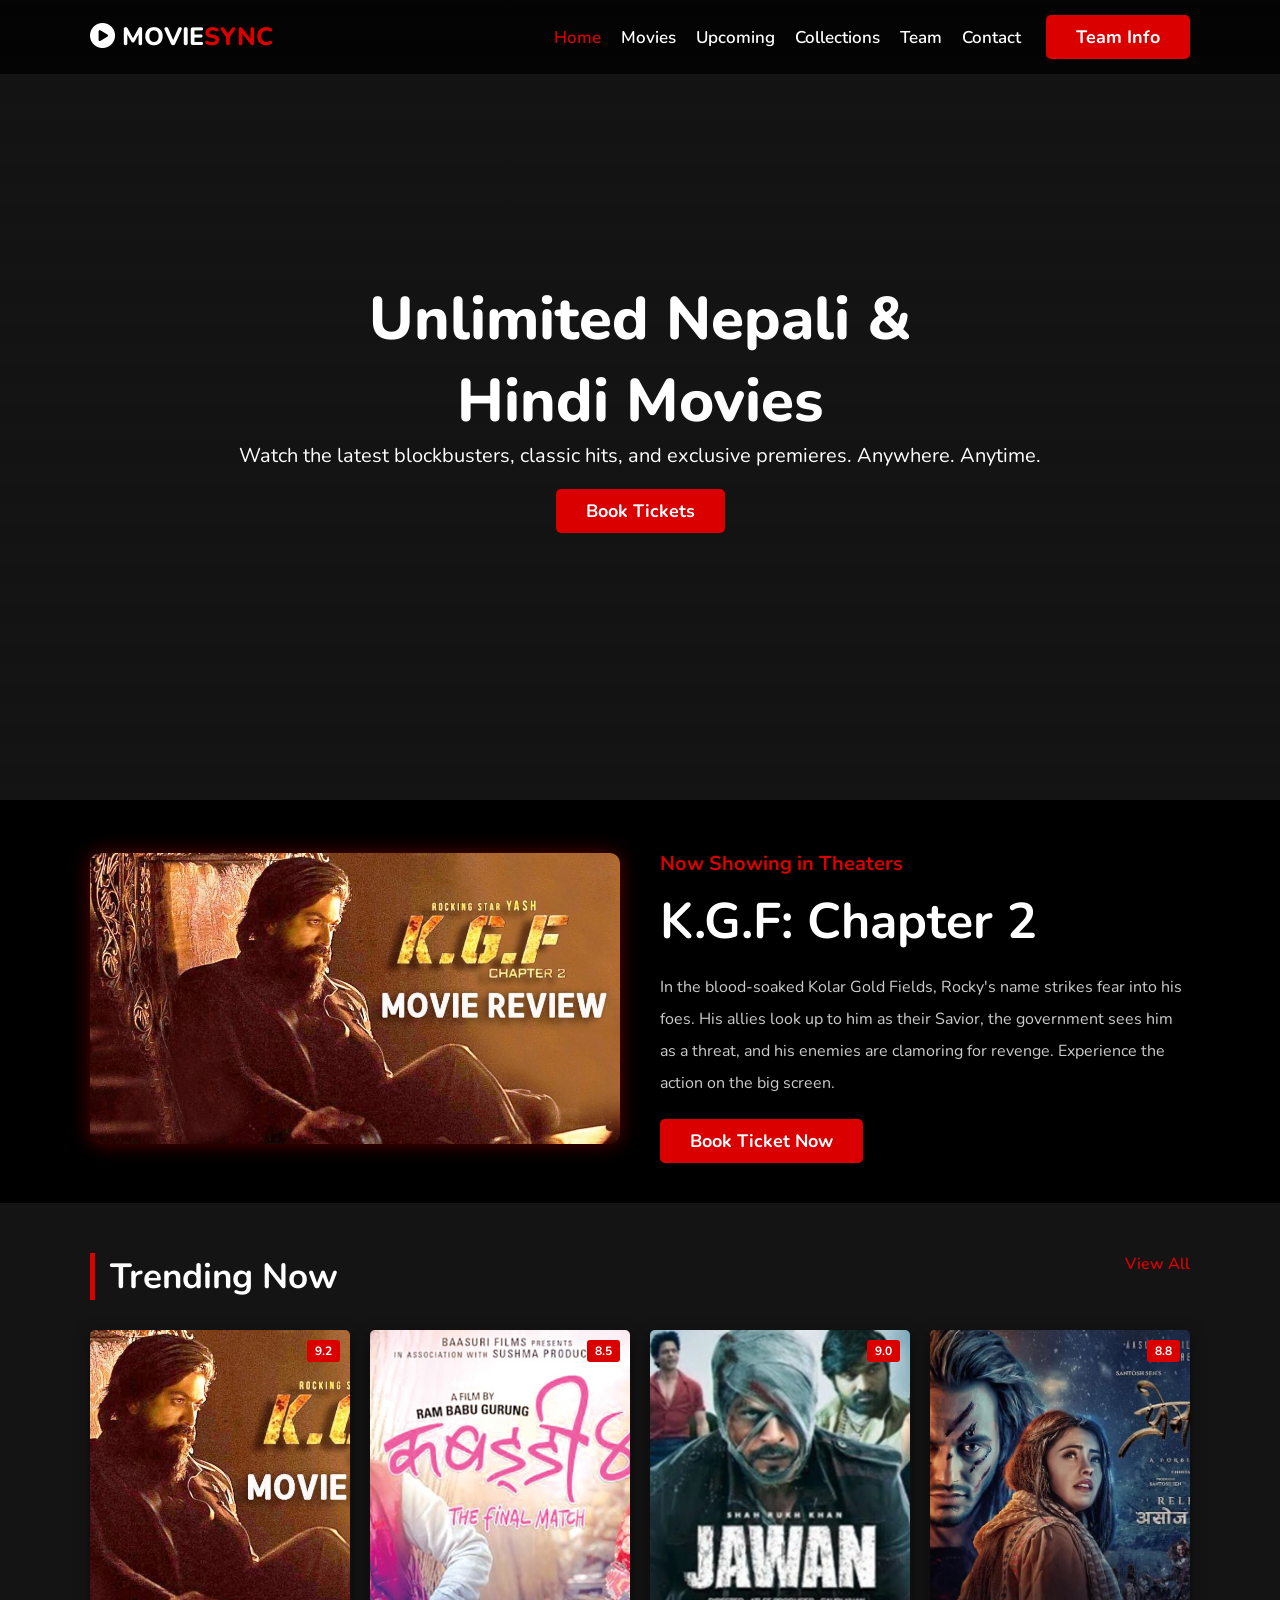
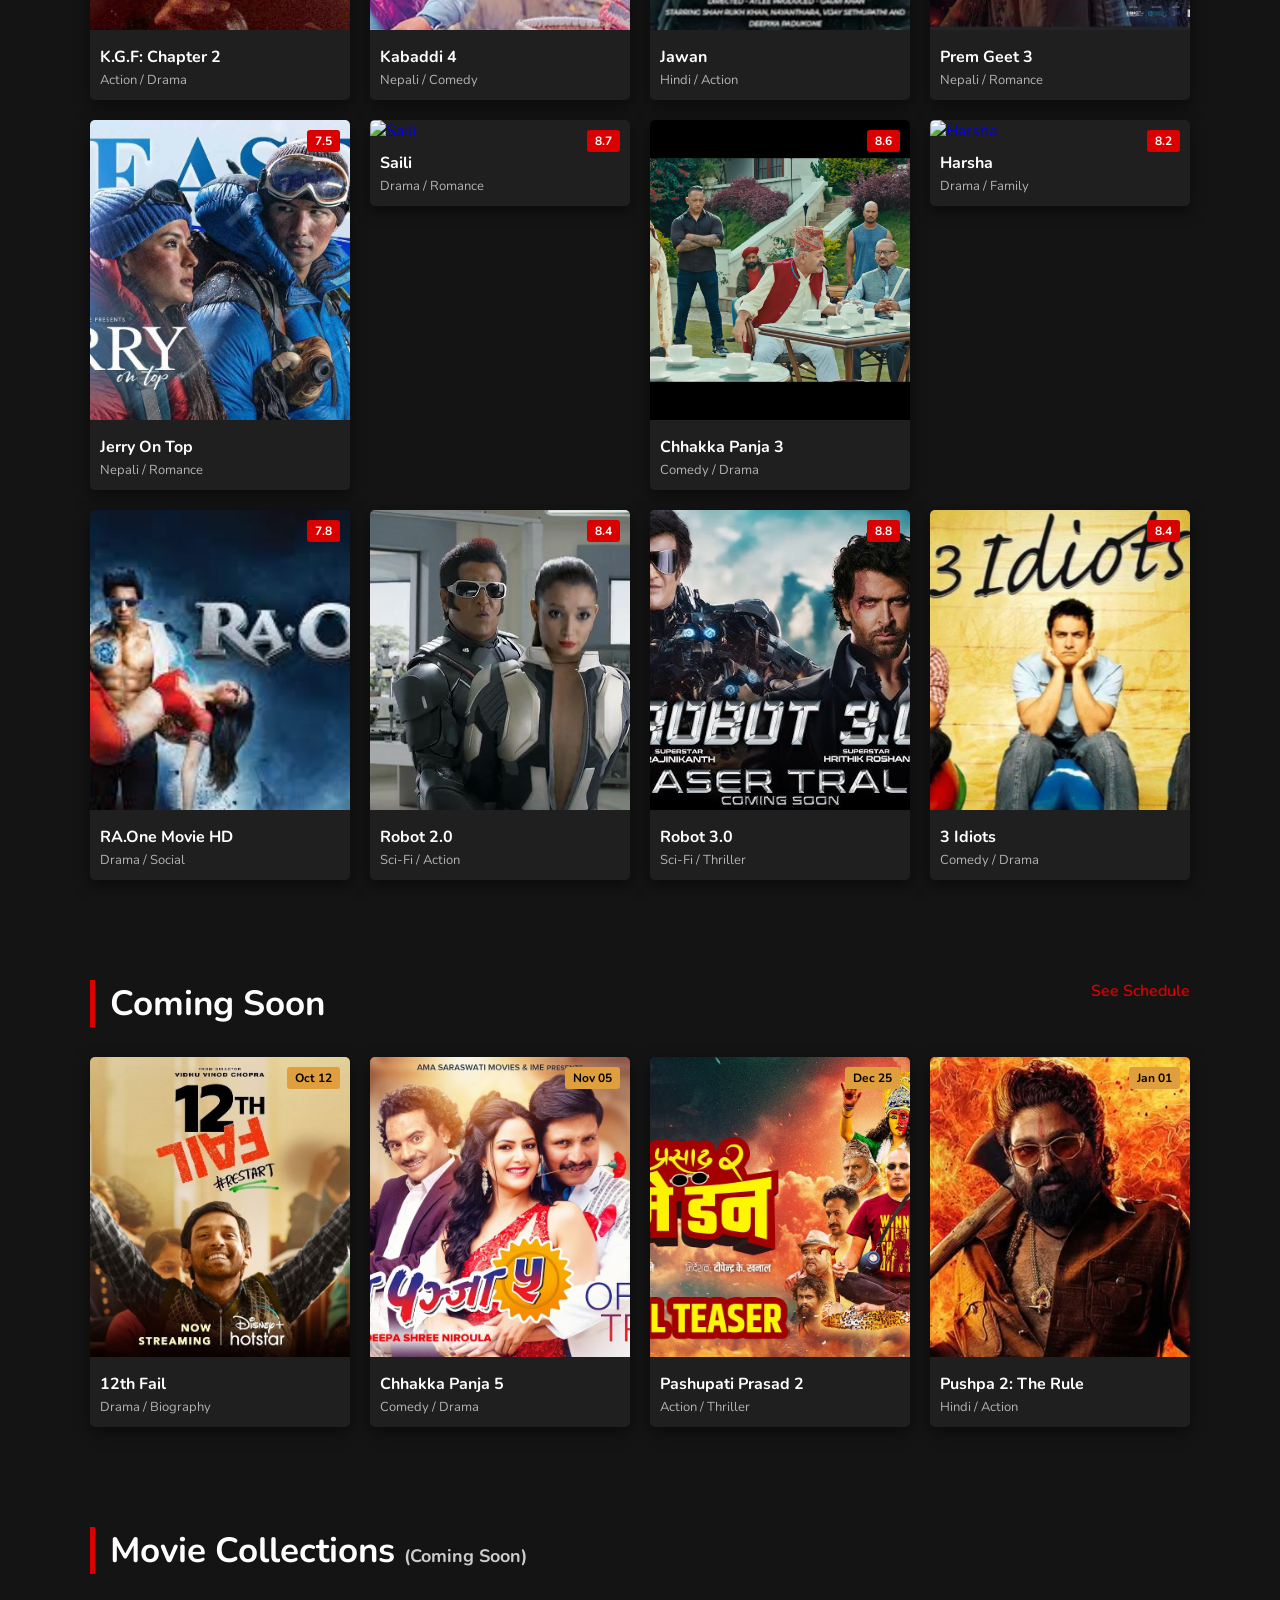
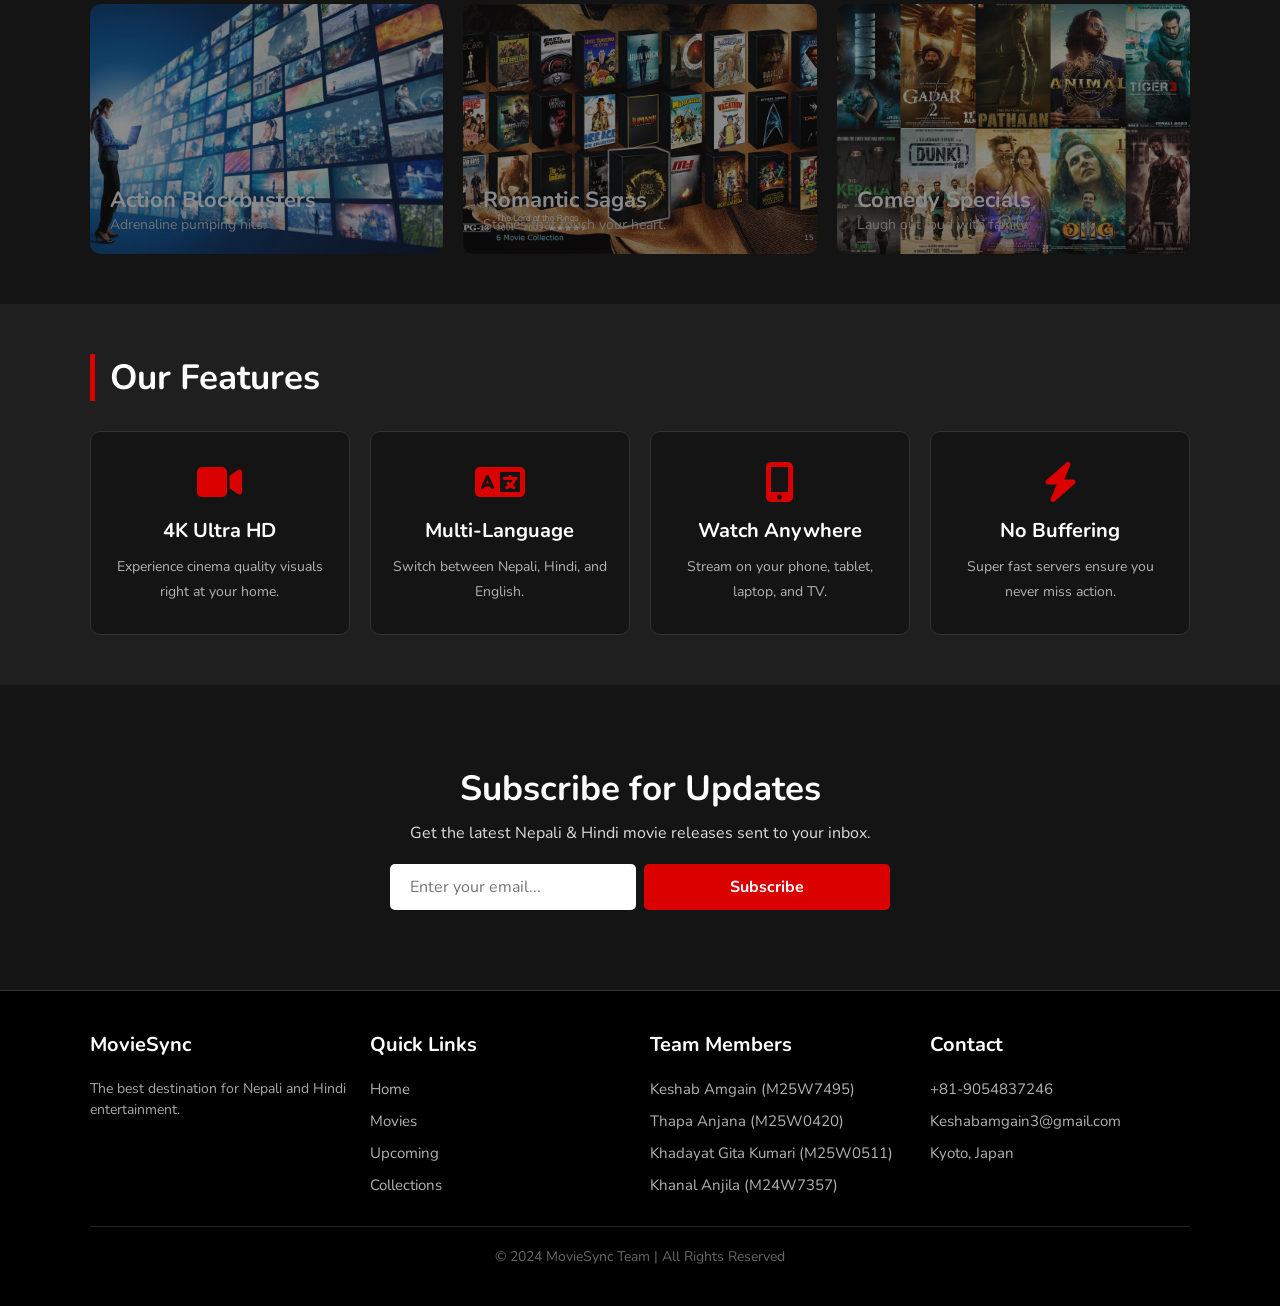
==== index.html @ c085368a "Initial commit: movie project" ====
<!DOCTYPE html>
<html lang="en">
<head>
    <meta charset="UTF-8">
    <meta name="viewport" content="width=device-width, initial-scale=1.0">
    <title>MovieSync - Watch Nepali & Hindi Movies</title>
    <link rel="stylesheet" href="https://cdnjs.cloudflare.com/ajax/libs/animate.css/4.1.1/animate.min.css"/>
    <link rel="stylesheet" href="https://cdnjs.cloudflare.com/ajax/libs/font-awesome/6.5.1/css/all.min.css">
    <link rel="stylesheet" href="style.css">
</head>
<body>

<header class="header">
        <a href="index.html" class="logo"> <i class="fas fa-play-circle"></i> Movie<span>Sync</span> </a>

        <div class="header-right">
            <nav class="navbar">
                <ul>
                    <li><a href="index.html#home" class="active">Home</a></li>
                    <li><a href="movie.html">Movies</a></li>
                    <li><a href="upcoming.html">Upcoming</a></li>
                    <li><a href="collections.html">Collections</a></li>
                    <li><a href="team.html">Team</a></li>
                    <li><a href="contact.html">Contact</a></li>
                </ul>
            </nav>
            <a href="https://keshab3.github.io/Project1/team.html" target="_blank" class="btn contact-team-btn">Team Info</a>
        </div>
    </header>
    <section class="hero animate__animated animate__fadeIn" id="home">
        <div class="hero-content">
            <h1>Unlimited Nepali & <br> Hindi Movies</h1>
            <p>Watch the latest blockbusters, classic hits, and exclusive premieres. Anywhere. Anytime.</p>
            <a href="bookticket.html" class="btn">Book Tickets</a>
        </div>
        <div class="hero-overlay"></div>
    </section>
    <section class="book-ticket animate__animated animate__fadeIn" id="book-now">
        <div class="image">
            <img src="images/MovieImg/kgf-chapter-2-review-banner.jpg" alt="K.G.F: Chapter 2">
        </div>
        <div class="content">
            <span>Now Showing in Theaters</span>
            <h2>K.G.F: Chapter 2</h2>
            <p>
                In the blood-soaked Kolar Gold Fields, Rocky's name strikes fear into his foes. 
                His allies look up to him as their Savior, the government sees him as a threat, 
                and his enemies are clamoring for revenge. Experience the action on the big screen.
            </p>
            <a href="bookticket.html" class="btn">Book Ticket Now</a>
        </div>
    </section>

    <section class="movies" id="movies">
        <div class="heading">
            <h1>Trending Now</h1>
            <a href="movie.html" class="view-all">View All</a>
        </div>

        <div class="movies-container">
            <a href="https://www.youtube.com/watch?v=sjOTjbUo5OI" target="_blank">
                <div class="movie-card animate__animated animate__fadeInUp">
                    <div class="rating">9.2</div>
                    <img src="images/MovieImg/kgf-chapter-2-review-banner.jpg" alt="KGF">
                    <div class="movie-info">
                        <h3>K.G.F: Chapter 2</h3>
                        <span>Action / Drama</span>
                    </div>
                </div>
            </a>

            <a href="https://www.youtube.com/watch?v=7WR3qzB40V8" target="_blank">
                <div class="movie-card animate__animated animate__fadeInUp">
                    <div class="rating">8.5</div>
                    <img src="images/MovieImg/kabbadi-banner-1.jpg" alt="Kabaddi 4">
                    <div class="movie-info">
                        <h3>Kabaddi 4</h3>
                        <span>Nepali / Comedy</span>
                    </div>
                </div>
            </a>

            <a href="https://www.youtube.com/watch?v=dYwwWCcOxKw" target="_blank">
                <div class="movie-card animate__animated animate__fadeInUp">
                    <div class="rating">9.0</div>
                    <img src="images/MovieImg/jawan.webp" alt="Jawan">
                    <div class="movie-info">
                        <h3>Jawan</h3>
                        <span>Hindi / Action</span>
                    </div>
                </div>
            </a>

            <a href="https://www.youtube.com/watch?v=KHDo1GbSHVQ" target="_blank">
                <div class="movie-card animate__animated animate__fadeInUp">
                    <div class="rating">8.8</div>
                    <img src="images/MovieImg/Prem Geet 3.jpg" alt="Prem Geet 3">
                    <div class="movie-info">
                        <h3>Prem Geet 3</h3>
                        <span>Nepali / Romance</span>
                    </div>
                </div>
            </a>

            <a href="https://www.youtube.com/watch?v=AAyxi4c_Q1k" target="_blank">
                <div class="movie-card animate__animated animate__fadeInUp">
                    <div class="rating">7.5</div>
                    <img src="images/MovieImg/Jerry On Top.jpg" alt="Jerry On Top">
                    <div class="movie-info">
                        <h3>Jerry On Top</h3>
                        <span>Nepali / Romance</span>
                    </div>
                </div>
            </a>

            <a href="https://www.youtube.com/watch?v=p8_YI_dNImM" target="_blank">
                <div class="movie-card animate__animated animate__fadeInUp">
                    <div class="rating">8.7</div>
                    <img src="images/MovieImg/saili.jpg" alt="Saili">
                    <div class="movie-info">
                        <h3>Saili</h3>
                        <span>Drama / Romance</span>
                    </div>
                </div>
            </a>

            <a href="https://www.youtube.com/watch?v=F9fY5tCg2vc" target="_blank">
                <div class="movie-card animate__animated animate__fadeInUp">
                    <div class="rating">8.6</div>
                    <img src="images/MovieImg/Chhakka-Panja-3.png" alt="Chhakka Panja 3">
                    <div class="movie-info">
                        <h3>Chhakka Panja 3</h3>
                        <span>Comedy / Drama</span>
                    </div>
                </div>
            </a>

            <a href="https://www.youtube.com/watch?v=5caz5CU7Fs0" target="_blank">
                <div class="movie-card animate__animated animate__fadeInUp">
                    <div class="rating">8.2</div>
                    <img src="images/MovieImg/harsha.jpg" alt="Harsha">
                    <div class="movie-info">
                        <h3>Harsha</h3>
                        <span>Drama / Family</span>
                    </div>
                </div>
            </a>

            <a href="http://youtube.com/watch?v=rPD0J5V0-gk" target="_blank">
                <div class="movie-card animate__animated animate__fadeInUp">
                    <div class="rating">7.8</div>
                    <img src="images/MovieImg/RA.jpeg" alt="Jivan">
                    <div class="movie-info">
                        <h3>RA.One Movie HD</h3>
                        <span>Drama / Social</span>
                    </div>
                </div>
            </a>

            <a href="https://www.youtube.com/watch?v=ITdjq6pXRYE" target="_blank">
                <div class="movie-card animate__animated animate__fadeInUp">
                    <div class="rating">8.4</div>
                    <img src="images/MovieImg/robot2.jpg" alt="Robot 2.0">
                    <div class="movie-info">
                        <h3>Robot 2.0</h3>
                        <span>Sci-Fi / Action</span>
                    </div>
                </div>
            </a>

            <a href="#" target="_blank">
                <div class="movie-card animate__animated animate__fadeInUp">
                    <div class="rating">8.8</div>
                    <img src="images/MovieImg/robot3.jpg" alt="Robot 3.0">
                    <div class="movie-info">
                        <h3>Robot 3.0</h3>
                        <span>Sci-Fi / Thriller</span>
                    </div>
                </div>
            </a>

            <a href="https://www.youtube.com/watch?v=is4ZkFNLnnk" target="_blank">
                <div class="movie-card animate__animated animate__fadeInUp">
                    <div class="rating">8.4</div>
                    <img src="images/MovieImg/3 Idiots.webp" alt="3 Idiots">
                    <div class="movie-info">
                        <h3>3 Idiots</h3>
                        <span>Comedy / Drama</span>
                    </div>
                </div>
            </a>
        </div>
    </section>




    <section class="coming-soon" id="coming-soon">
        <div class="heading">
            <h1>Coming Soon</h1>
            <a href="upcoming.html" class="view-all">See Schedule</a>
        </div>

        <div class="coming-container">
            <a href="https://www.youtube.com/watch?v=KjbtuqENvVE" target="_blank">
                <div class="coming-card">
                    <div class="coming-date">Oct 12</div>
                    <img src="images/MovieImg/12th Fail.jpg" alt="12th Fail">
                    <div class="movie-info">
                        <h3>12th Fail</h3>
                        <span>Drama / Biography</span>
                    </div>
                </div>
            </a>

            <a href="https://www.youtube.com/watch?v=_hBsVHlNOtA" target="_blank">
                <div class="coming-card">
                    <div class="coming-date">Nov 05</div>
                    <img src="images/MovieImg/Chhakka Panja 5.jpg" alt="Chhakka Panja 5">
                    <div class="movie-info">
                        <h3>Chhakka Panja 5</h3>
                        <span>Comedy / Drama</span>
                    </div>
                </div>
            </a>

            <a href="https://www.youtube.com/watch?v=J3tXwmZXQNk" target="_blank">
                <div class="coming-card">
                    <div class="coming-date">Dec 25</div>
                    <img src="images/MovieImg/Pashupati Prasad 2.jpg" alt="Pashupati Prasad 2">
                    <div class="movie-info">
                        <h3>Pashupati Prasad 2</h3>
                        <span>Action / Thriller</span>
                    </div>
                </div>
            </a>

            <a href="https://www.youtube.com/watch?v=1kVK0MZlbI4" target="_blank">
                <div class="coming-card">
                    <div class="coming-date">Jan 01</div>
                    <img src="images/MovieImg/Pushpa 2- The Rule.webp" alt="Pushpa 2: The Rule">
                    <div class="movie-info">
                        <h3>Pushpa 2: The Rule</h3>
                        <span>Hindi / Action</span>
                    </div>
                </div>
            </a>
        </div>
    </section>

    <section class="collections" id="collections">
        <div class="heading">
            <h1>Movie Collections <span style="font-size: 18px; color: #ccc;">(Coming Soon)</span></h1>
        </div>
        <div class="collections-container under-development">
            <div class="collection-card">
                <img src="images/MovieImg/Movie Collections 1.jpg" alt="Action Movies Collection">
                <div class="collection-content">
                    <h3>Action Blockbusters</h3>
                    <p>Adrenaline pumping hits.</p>
                </div>
            </div>
            <div class="collection-card">
                <img src="images/MovieImg/Movie Collections 2.jpg" alt="Romance Movies Collection">
                <div class="collection-content">
                    <h3>Romantic Sagas</h3>
                    <p>Stories that touch your heart.</p>
                </div>
            </div>
            <div class="collection-card">
                <img src="images/MovieImg/Movie Collections 3.jpeg" alt="Comedy Movies Collection">
                <div class="collection-content">
                    <h3>Comedy Specials</h3>
                    <p>Laugh out loud with family.</p>
                </div>
            </div>
        </div>
    </section>

    <section class="features-section" id="features">
        <div class="heading">
            <h1>Our Features</h1>
        </div>
        <div class="features-container">
            <div class="feature-box">
                <i class="fas fa-video"></i>
                <h3>4K Ultra HD</h3>
                <p>Experience cinema quality visuals right at your home.</p>
            </div>
            <div class="feature-box">
                <i class="fas fa-language"></i>
                <h3>Multi-Language</h3>
                <p>Switch between Nepali, Hindi, and English.</p>
            </div>
            <div class="feature-box">
                <i class="fas fa-mobile-alt"></i>
                <h3>Watch Anywhere</h3>
                <p>Stream on your phone, tablet, laptop, and TV.</p>
            </div>
            <div class="feature-box">
                <i class="fas fa-bolt"></i>
                <h3>No Buffering</h3>
                <p>Super fast servers ensure you never miss action.</p>
            </div>
        </div>
    </section>

    <section class="newsletter newsletter-opacity" id="contact">
        <h3>Subscribe for Updates</h3>
        <p>Get the latest Nepali & Hindi movie releases sent to your inbox.</p>
        <form action="thankyounewslatter.html" method="POST">
            <input type="email" name="email" placeholder="Enter your email..." required>
            <input type="submit" value="Subscribe" class="btn">
        </form>
    </section>

    <footer>
        <div class="footer-container">
            
            <div class="footer-box">
                <h3>MovieSync</h3>
                <p>The best destination for Nepali and Hindi entertainment.</p>
            </div>

            <div class="footer-box">
                <h3>Quick Links</h3>
                <ul>
                    <li><a href="index.html">Home</a></li>
                    <li><a href="movie.html">Movies</a></li>
                    <li><a href="upcoming.html">Upcoming</a></li>
                    <li><a href="collections.html">Collections</a></li>
                </ul>
            </div>

            <div class="footer-box">
                <h3>Team Members</h3>
                <ul>
                    <li><a href="team.html#">Keshab Amgain (M25W7495)</a></li>
                    <li><a href="team.html#">Thapa Anjana (M25W0420)</a></li>
                    <li><a href="team.html#">Khadayat Gita Kumari (M25W0511)</a></li>
                    <li><a href="team.html#">Khanal Anjila (M24W7357)</a></li>
                </ul>
            </div>

            <div class="footer-box">
                <h3>Contact</h3>
                <ul>
                    <li><a href="#">+81-9054837246</a></li>
                    <li><a href="#">Keshabamgain3@gmail.com</a></li>
                    <li><a href="#">Kyoto, Japan</a></li>
                </ul>
            </div>

        </div>

        <div class="copyright">
            &copy; 2024 MovieSync Team | All Rights Reserved
        </div>
    </footer>

</body>
</html>
---- style.css ----
/* Import Font */
@import url('https://fonts.googleapis.com/css2?family=Nunito:wght@200;300;400;600;700;800&display=swap');

/* --- 1. GLOBAL RESET --- */
* {
  margin: 0;
  padding: 0;
  box-sizing: border-box;
  font-family: 'Nunito', sans-serif;
  text-decoration: none;
  border: none;
  outline: none;
  transition: all 0.2s linear;
}

html {
  overflow-x: hidden;
  scroll-behavior: smooth;
  scroll-padding-top: 70px;
}

body {
  background-color: #141414;
  color: #ffffff;
}

/* --- 2. HEADER SECTION --- */
.header {
  position: fixed;
  top: 0; 
  left: 0; 
  right: 0;
  background-color: rgba(0, 0, 0, 0.8);
  padding: 15px 7%;
  display: flex;
  align-items: center;
  justify-content: space-between;
  z-index: 1000;
}

.logo {
  font-size: 25px;
  font-weight: 800;
  color: #ffffff;
  text-transform: uppercase;
  text-decoration: none;
}

.logo span {
  color: #db0000;
}

.header-right {
  display: flex;
  align-items: center;
  gap: 25px;
}

.navbar ul {
  display: flex;
  list-style: none;
}

.navbar ul li {
  margin-left: 20px;
}

.navbar ul li a {
  font-size: 17px;
  color: #ffffff;
  font-weight: 600;
  text-decoration: none;
}

.navbar ul li a:hover, 
.navbar ul li a.active {
  color: #db0000;
}

/* --- 3. HERO SECTION (Video/Banner) --- */
.hero {
  position: relative;
  height: 800px;
  width: 100%;
  display: flex;
  align-items: center;
  justify-content: center;
  background: url('https://images.unsplash.com/photo-1626814026160-2237a95fc5a0?q=80&w=2070&auto=format&fit=crop');
  background-position: center;
  background-size: cover;
}


.hero-overlay {
  position: absolute;
  bottom: 0;
  height: 100%;
  width: 100%;
  background: linear-gradient(
    to top,
    rgba(20, 20, 20, 1) 0%,
    rgba(20, 20, 20, 0.6) 40%,
    rgba(20, 20, 20, 0) 100%
  );
}


.hero-content {
  text-align: center;
  z-index: 1;
}

.hero-content h1 {
  font-size: 60px;
  font-weight: 800;
  color: #ffffff;
}

.hero-content p {
  font-size: 20px;
  color: #ffffff;
  margin-bottom: 30px;
}

.btn {
  background-color: #db0000;
  color: #ffffff;
  padding: 10px 30px;
  font-size: 18px;
  font-weight: 700;
  border-radius: 5px;
  cursor: pointer;
  text-decoration: none;
}

.btn:hover {
  background-color: #b20202;
  transform: scale(1.05);
}




/* --- 5. BOOK TICKET SECTION --- */
.book-ticket {
  background-color: #000000;
  display: flex;
  align-items: center;
  gap: 40px;
  flex-wrap: wrap;
}

.book-ticket .image {
  flex: 1 1 400px;
}

.book-ticket .image img {
  width: 100%;
  border-radius: 10px;
  box-shadow: 0 0 20px rgba(219, 0, 0, 0.4);
}

.book-ticket .content {
  flex: 1 1 400px;
}

.book-ticket .content span {
  font-size: 20px;
  color: #db0000;
  font-weight: 700;
}

.book-ticket .content h2 {
  font-size: 50px;
  color: #ffffff;
  margin-top: 10px;
}

.book-ticket .content p {
  font-size: 16px;
  color: #cccccc;
  line-height: 2;
  margin: 15px 0 30px 0;
}


/* --- 4. GENERAL SECTION STYLES --- */
section {
  padding: 50px 7%;
}

.heading {
  text-align: center;
  margin-bottom: 30px;
  display: flex;
  justify-content: space-between;
}

.heading h1 {
  font-size: 35px;
  color: #ffffff;
  text-transform: capitalize;
  border-left: 5px solid #db0000;
  padding-left: 15px;
}

.heading .view-all {
  font-size: 16px;
  color: #db0000;
  font-weight: 600;
}



/* --- 6. MOVIE CARDS (Grid System) --- */
.movies-container, 
.coming-container {
  display: grid;
  grid-template-columns: repeat(auto-fit, minmax(250px, 1fr));
  gap: 20px;
}

.movie-card, 
.coming-card {
  background-color: #1f1f1f;
  border-radius: 5px;
  overflow: hidden;
  position: relative;
  cursor: pointer;
  box-shadow: 0 5px 15px rgba(0,0,0,0.5);
}

.movie-card:hover, 
.coming-card:hover {
  transform: scale(1.05);
  z-index: 10;
}




.movie-card img, 
.coming-card img {
  width: 100%;
  height: 300px;
  object-fit: cover;
}

.movie-info {
  padding: 10px;
}

.movie-info h3 {
  font-size: 16px;
  color: #ffffff;
  overflow: hidden;
}

.movie-info span {
  font-size: 13px;
  color: #b3b3b3;
}

.rating, 
.coming-date {
  position: absolute;
  top: 10px;
  right: 10px;
  background-color: #db0000;
  color: #ffffff;
  padding: 3px 8px;
  font-size: 12px;
  border-radius: 3px;
  font-weight: bold;
}

.coming-date {
  background-color: #e09f3e;
  color: #000000;
}







/* --- 7. COLLECTIONS --- */
.collections-container {
  display: grid;
  grid-template-columns: repeat(auto-fit, minmax(300px, 1fr));
  gap: 20px;
}

.collection-card {
  position: relative;
  height: 250px;
  border-radius: 10px;
  overflow: hidden;
  cursor: pointer;
}

.collection-card img {
  width: 100%;
  height: 100%;
  object-fit: cover;
  transition: 0.5s;
}

.collection-card:hover img {
  transform: scale(1.1);
}

.collection-content {
  position: absolute;
  bottom: 0; 
  left: 0; 
  right: 0;
  padding: 20px;
}

.collection-content h3 {
  font-size: 22px;
  color: #ffffff;
}

.collection-content p {
  font-size: 14px;
  color: #cccccc;
}







/* --- 9. TEAM SECTION --- */
.team-section {
  background-color: #0f0f0f;
  padding-top: 30px;
}

.team-container {
  display: grid;
  grid-template-columns: repeat(auto-fit, minmax(250px, 1fr));
  gap: 30px;
  overflow-x: visible;
  padding: 10px 0;
  justify-items: center;
}

.team-box {
  text-align: center;
  background-color: #1f1f1f;
  padding: 30px 20px;
  border-radius: 10px;
}

.team-box img {
  width: 120px;
  height: 120px;
  border-radius: 50%;
  object-fit: cover;
  border: 4px solid #db0000;
  margin-bottom: 15px;
  animation-name: pulse-border;
  animation-duration: 2s;
  animation-iteration-count: infinite;
  animation-direction: alternate;
}

.team-box h3 {
  font-size: 20px;
  color: #ffffff;
}

.team-box span {
  font-size: 15px;
  color: #db0000;
}

.team-box p {
    font-size: 14px;
    color: #ccc;
    line-height: 1.6;
    margin: 10px 0 15px;
    min-height: 80px;
    text-align: left;
}

.team-box .social-links {
    margin-top: 15px;
}

.team-box .social-links a {
    color: #ccc;
    font-size: 22px;
    margin: 0 10px;
}

.team-box .social-links a:hover {
    color: #db0000;
}
.project-showcase {
    padding: 50px 7%;
    text-align: center;
}

@keyframes pulse-border {
  from {
      border-color: #db0000;
  }
  to {
      border-color: #ffffff;
  }
}

/* --- THANK YOU PAGE --- */
.thank-you-message {
    text-align: center;
    padding: 50px 7%;
}
.thank-you-message h2 {
    font-size: 35px;
    color: #ffffff;
    margin-bottom: 20px;
}
.thank-you-message p {
    font-size: 18px;
    color: #ccc;
    max-width: 600px;
    margin: 20px auto;
    line-height: 1.8;
}

/* --- 12. PAGE-SPECIFIC & INLINE STYLES --- */

/* Helper class for introductory paragraphs on pages */
.section-intro {
    text-align: center;
    max-width: 700px;
    margin: 0 auto 40px;
    color: #ccc;
    font-size: 16px;
    line-height: 1.6;
}

/* Specific adjustments for intro paragraphs */
.project-showcase .section-intro,
.contact-grid-section + .team-section .section-intro {
    margin-top: -20px;
}

.location-wrapper p {
    font-size: 16px;
    color: #ccc;
    line-height: 1.6;
}

/* Page Hero Backgrounds */
.movie-detail-banner {
    background-image: url('images/MovieImg/kgf-chapter-2-review-banner.jpg');
}
.page-hero {
    background-repeat: no-repeat;
    background-position: center center;
    background-size: cover;
}
/* Staggered Animation Delays */
.movies-container > a:nth-child(2) .movie-card,
.coming-container > a:nth-child(2) .coming-card,
.collections-container > .collection-card:nth-child(2) { animation-delay: 0.1s; }

.movies-container > a:nth-child(3) .movie-card,
.coming-container > a:nth-child(3) .coming-card,
.team-container > .team-box:nth-child(3),
.collections-container > .collection-card:nth-child(3) { animation-delay: 0.2s; }

.movies-container > a:nth-child(4) .movie-card,
.coming-container > a:nth-child(4) .coming-card,
.team-container > .team-box:nth-child(4) { animation-delay: 0.4s; }

.movies-container > a:nth-child(5) .movie-card, .coming-container > a:nth-child(5) .coming-card { animation-delay: 0.4s; }
.movies-container > a:nth-child(6) .movie-card, .coming-container > a:nth-child(6) .coming-card { animation-delay: 0.5s; }
.movies-container > a:nth-child(7) .movie-card, .coming-container > a:nth-child(7) .coming-card, .team-container > .team-box:nth-child(2) { animation-delay: 0.6s; }
.movies-container > a:nth-child(8) .movie-card, .coming-container > a:nth-child(8) .coming-card { animation-delay: 0.7s; }
.movies-container > a:nth-child(9) .movie-card { animation-delay: 0.8s; }
.movies-container > a:nth-child(10) .movie-card { animation-delay: 0.9s; }
.movies-container > a:nth-child(11) .movie-card { animation-delay: 1.0s; }
.movies-container > a:nth-child(12) .movie-card { animation-delay: 1.1s; }

/* --- MOVIE DETAIL PAGE (movie.html, movie1.html) --- */
.movie-detail-banner {
    position: relative;
    height: 60vh;
    background-size: cover;
    background-position: center;
    display: flex;
    align-items: flex-end;
    padding: 0 7%;
}
.movie-detail-banner::after {
    content: '';
    position: absolute;
    top: 0;
    left: 0;
    width: 100%;
    height: 100%;
    background: linear-gradient(to top, rgba(20, 20, 20, 1) 10%, rgba(20, 20, 20, 0.5) 50%, rgba(20, 20, 20, 0) 100%);
}
.movie-detail-content {
    display: flex;
    gap: 40px;
    padding: 40px 7%;
    position: relative;
    margin-top: -150px;
    z-index: 10;
}
.movie-detail-poster {
    flex: 0 0 250px;
}
.movie-detail-poster img {
    width: 100%;
    height: 375px;
    object-fit: cover;
    border-radius: 10px;
    box-shadow: 0 10px 30px rgba(0,0,0,0.5);
    border: 3px solid #444;
    transition: border-color 0.3s;
}
.movie-detail-poster:hover img {
    border-color: #db0000;
}
.movie-detail-info {
    flex: 1;
}
.movie-detail-info h1 {
    font-size: 50px;
    font-weight: 800;
    color: #fff;
}
.movie-detail-info .meta {
    display: flex;
    align-items: center;
    gap: 20px;
    margin: 10px 0;
    color: #ccc;
    font-size: 16px;
}
.movie-detail-info .meta .rating {
    background: #db0000;
    color: #fff;
    padding: 5px 10px;
    border-radius: 5px;
    font-weight: bold;
}
.movie-detail-info .meta .meta-item {
    display: flex;
    align-items: center;
    gap: 8px;
}
.movie-detail-info .meta .meta-item i {
    color: #db0000;
}
.movie-detail-info .genres {
    display: flex;
    flex-wrap: wrap;
    gap: 10px;
    margin: 15px 0;
}
.movie-detail-info .genres span {
    background-color: #333;
    color: #ccc;
    padding: 5px 12px;
    border-radius: 15px;
    font-size: 14px;
    border: 1px solid #444;
}
.movie-detail-info .synopsis {
    font-size: 16px;
    line-height: 1.8;
    color: #ccc;
    margin: 20px 0;
}
.movie-detail-info .btn {
    margin-top: 20px;
}
.trailer-section {
    padding: 50px 7%;
}
.trailer-section h2 {
    font-size: 35px;
    color: #ffffff;
    margin-bottom: 20px;
    border-left: 5px solid #db0000;
    padding-left: 15px;
}
.trailer-video-container {
    position: relative;
    padding-bottom: 56.25%;
    height: 0;
    overflow: hidden;
    max-width: 100%;
    background: #000;
    border-radius: 10px;
}
.trailer-video-container iframe {
    position: absolute;
    top: 0;
    left: 0;
    width: 100%;
    height: 100%;
}

/* --- CONTACT PAGE --- */
.contact-grid-section {
    padding: 120px 7% 50px;
    display: grid;
    grid-template-columns: repeat(auto-fit, minmax(400px, 1fr));
    gap: 40px;
    align-items: flex-start;
}
.location-wrapper h1, .contact-form-wrapper h1 {
    font-size: 35px;
    margin-bottom: 20px;
    color: #ffffff;
}
.contact-form-wrapper {
    background-color: #1f1f1f;
    padding: 40px;
    border-radius: 10px;
    box-shadow: 0 5px 15px rgba(0,0,0,0.5);
}
.location-map iframe {
    width: 100%;
    height: 300px;
    border-radius: 10px;
    border: 0;
    margin-top: 20px;
}
.contact-form-wrapper label {
    font-weight: 600;
    display: block;
    margin-top: 20px;
    margin-bottom: 8px;
    font-size: 16px;
    color: #cccccc;
}
.contact-form-wrapper input[type="text"],
.contact-form-wrapper input[type="email"],
.contact-form-wrapper textarea {
    width: 100%;
    padding: 12px 20px;
    font-size: 16px;
    border-radius: 5px;
    background-color: #333;
    color: #fff;
    border: 1px solid #555;
}
.contact-form-wrapper textarea {
    height: 120px;
    resize: vertical;
}
.contact-form-wrapper input[type="text"]:focus,
.contact-form-wrapper input[type="email"]:focus,
.contact-form-wrapper textarea:focus {
    border-color: #db0000;
}
.submit-btn {
    width: 100%;
    margin-top: 20px;
}

/* --- BOOK TICKET PAGE --- */
.booking-form-section {
    padding: 120px 7% 50px;
}
.booking-form-container {
    max-width: 700px;
    margin: 0 auto;
    background-color: #1f1f1f;
    padding: 40px;
    border-radius: 10px;
    box-shadow: 0 5px 15px rgba(0,0,0,0.5);
}
.booking-form-container h1 {
    text-align: center;
    font-size: 35px;
    margin-bottom: 30px;
    color: #ffffff;
}
.booking-form-container label {
    font-weight: 600;
    display: block;
    margin-top: 20px;
    margin-bottom: 8px;
    font-size: 16px;
    color: #cccccc;
}
.booking-form-container input[type="text"], 
.booking-form-container input[type="email"], 
.booking-form-container input[type="number"], 
.booking-form-container input[type="date"],
.booking-form-container select {
    width: 95%;
    padding: 12px 20px;
    font-size: 16px;
    border-radius: 5px;
    background-color: #333;
    color: #fff;
    border: 1px solid #555;
}
.booking-form-container input[type="text"]:focus, 
.booking-form-container input[type="email"]:focus, 
.booking-form-container input[type="number"]:focus, 
.booking-form-container input[type="date"]:focus,
.booking-form-container select:focus {
    border-color: #db0000;
}
.payment-options {
    margin-top: 10px;
    margin-bottom: 20px;
    color: #cccccc;
    font-size: 16px;
}
.payment-options label {
    display: inline-block;
    margin-left: 5px;
    font-weight: normal;
    margin-top: 0;
}
.payment-options input {
    margin-right: 5px;
    vertical-align: middle;
}

/* --- GENERIC PAGE HERO (upcoming, collections, team) --- */
.page-hero {
    padding: 150px 7% 80px;
    text-align: center;
}
.page-hero h1 {
    font-size: 50px;
    color: #fff;
    font-weight: 800;
}
.upcoming-page-section {
    padding-top: 30px;
}
.btn-fix{
  padding-top: 17px;
}

/* --- COLLECTIONS PAGE --- */
.search-section {
    padding: 40px 7%;
    background-color: #0f0f0f;
}
.search-container {
    max-width: 800px;
    margin: 0 auto;
    display: flex;
    gap: 10px;
}
.search-container input {
    width: 95%;
    padding: 12px 20px;
    font-size: 16px;
    border-radius: 5px;
    background-color: #333;
    color: #fff;
    border: 1px solid #555;
}
.search-container input:focus {
    border-color: #db0000;
}
.search-container .btn {
    white-space: nowrap;
}
.all-collections {
    padding-top: 30px;
}

/* --- 8. FEATURES SECTION --- */
.features-section {
  background-color: #1f1f1f;
}

.features-container {
  display: grid;
  grid-template-columns: repeat(auto-fit, minmax(250px, 1fr));
  gap: 20px;
}

.feature-box {
  background-color: #141414;
  padding: 30px 20px;
  text-align: center;
  border-radius: 10px;
  border: 1px solid #333333;
}

.feature-box:hover {
  border-color: #db0000;
  background-color: #1a1a1a;
}

.feature-box i {
  font-size: 40px;
  color: #db0000;
  margin-bottom: 15px;
}

.feature-box h3 {
  font-size: 20px;
  color: #ffffff;
  margin-bottom: 10px;
}

.feature-box p {
  font-size: 14px;
  color: #b3b3b3;
  line-height: 1.8;
}



/* --- 10. NEWSLETTER --- */
.newsletter {
  background-image: url('https://img.freepik.com/free-photo/red-seats-theater_1232-2661.jpg');
  background-size: cover;
  background-position: center;
  text-align: center;
  padding: 80px 20px;
  z-index: 1;
}

.newsletter h3 {
  font-size: 35px;
  color: #ffffff;
  margin-bottom: 10px;
}

.newsletter p {
  font-size: 16px;
  color: #dddddd;
  margin-bottom: 20px;
}

.newsletter form {
  max-width: 500px;
  margin: 0 auto;
  display: flex;
  gap: 8px;
}

.newsletter form input {
  width: 95%;
  padding: 12px 20px;
  font-size: 16px;
  border-radius: 5px;
}

/* --- 11. FOOTER --- */
footer {
  background-color: #000000;
  padding: 40px 7%;
  border-top: 1px solid #333333;
}

.footer-container {
  display: grid;
  grid-template-columns: repeat(auto-fit, minmax(200px, 1fr));
  gap: 20px;
}

.footer-box > p {
  color: #aaa;
  font-size: 14px;
  line-height: 1.5;
}

.footer-box h3 {
  font-size: 20px;
  color: #ffffff;
  margin-bottom: 20px;
}

.footer-box ul {
  list-style: none;
  padding: 0;
}

/* Adds space between list items */
.footer-box ul li {
  margin-bottom: 10px;
}

.footer-box ul li a {
  font-size: 15px;
  color: #b3b3b3;
  text-decoration: none;
}

.footer-box ul li a:hover {
  color: #db0000;
  padding-left: 5px;
}

.copyright {
  text-align: center;
  padding-top: 20px;
  margin-top: 20px;
  border-top: 1px solid #222222;
  font-size: 14px;
  color: #666666;
}



/* --- 12. RESPONSIVE DESIGN --- */

/* Large Devices (Laptops/Desktops, < 1200px) */
@media (max-width: 1200px) {
    section {
        padding: 40px 5%;
    }
    .hero-content h1 {
        font-size: 55px;
    }
    .book-ticket .content h2 {
        font-size: 45px;
    }
}

/* Medium Devices (Tablets, < 992px) */
@media (max-width: 992px) {
    .header {
        padding: 15px 5%;
    }
    .heading h1 {
        font-size: 30px;
    }
    .hero-content h1 {
        font-size: 50px;
    }
    .book-ticket {
        gap: 20px;
    }
    .book-ticket .content h2 {
        font-size: 40px;
    }
    .movie-detail-content {
        flex-direction: column;
        margin-top: -100px;
        align-items: center;
        text-align: center;
    }
    .movie-detail-info h1 {
        font-size: 40px;
    }
    .contact-grid-section {
        grid-template-columns: 1fr;
    }
}

/* Small Devices (Tablets, < 768px) */
@media (max-width: 768px) {
    .navbar {
        display: none;
    }

    .contact-team-btn {
        padding: 8px 15px;
        font-size: 14px;
    }

    .hero {
        height: 600px;
    }

    .hero-content h1 {
        font-size: 40px;
    }

    .book-ticket {
        flex-direction: column;
    }

    .book-ticket .content h2 {
        font-size: 35px;
    }

    .movie-detail-banner {
        height: 40vh;
    }

    .movie-detail-info h1 {
        font-size: 35px;
    }
}

/* Extra Small Devices (Phones, < 576px) */
@media (max-width: 576px) {
    .header {
        padding: 15px 3%;
    }
    .logo {
        font-size: 22px;
    }
    section {
        padding: 30px 3%;
    }
    .heading {
        flex-direction: column;
        align-items: center;
        gap: 10px;
    }
    .heading h1 {
        font-size: 26px;
        text-align: center;
    }
    .hero-content h1 {
        font-size: 32px;
    }
    .hero-content p {
        font-size: 16px;
    }
    .book-ticket .content h2 {
        font-size: 30px;
    }
    .footer-container,
    .contact-grid-section,
    .movies-container,
    .coming-container,
    .collections-container,
    .team-container,
    .features-container {
        grid-template-columns: 1fr;
    }
    .contact-grid-section {
        padding: 100px 5% 30px;
    }
    .booking-form-container,
    .contact-form-wrapper {
        padding: 20px;
    }
}

/* Helper for under-development sections */
.under-development {
    opacity: 0.5;
    pointer-events: none;
}
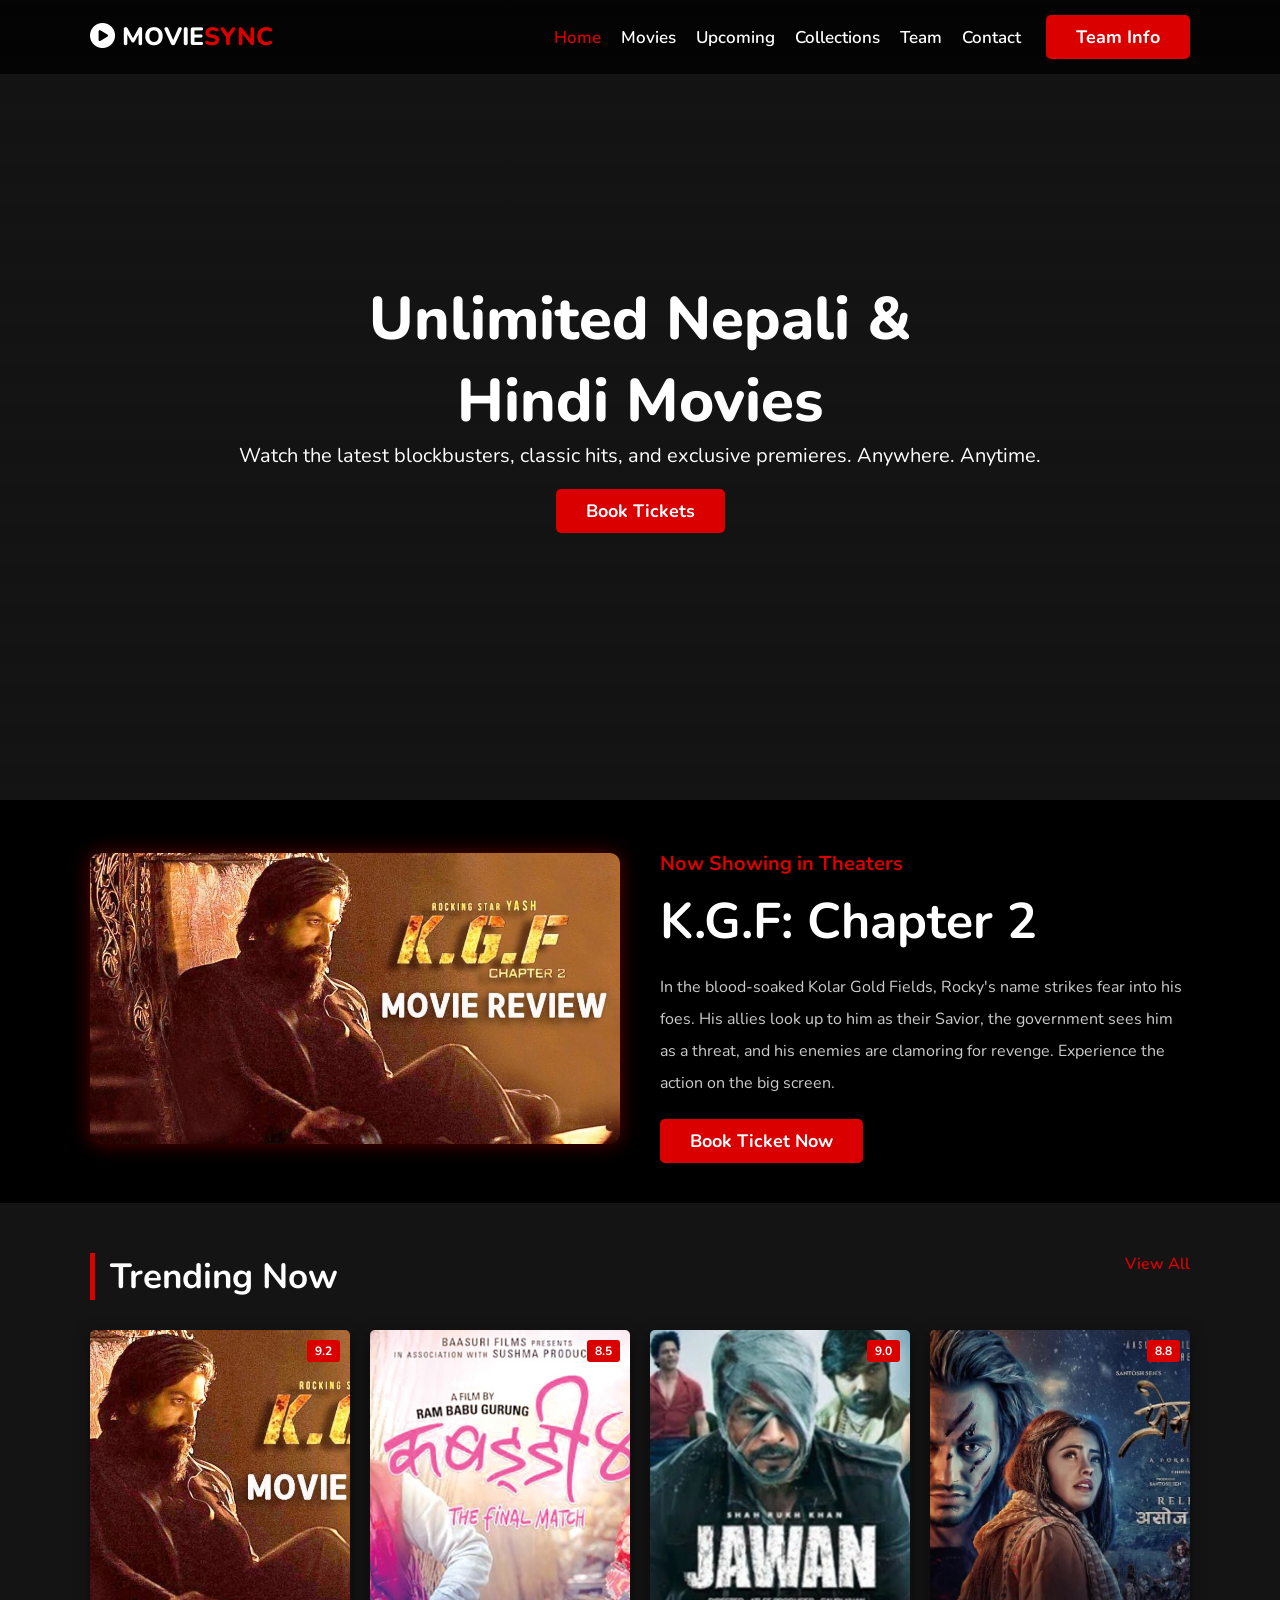
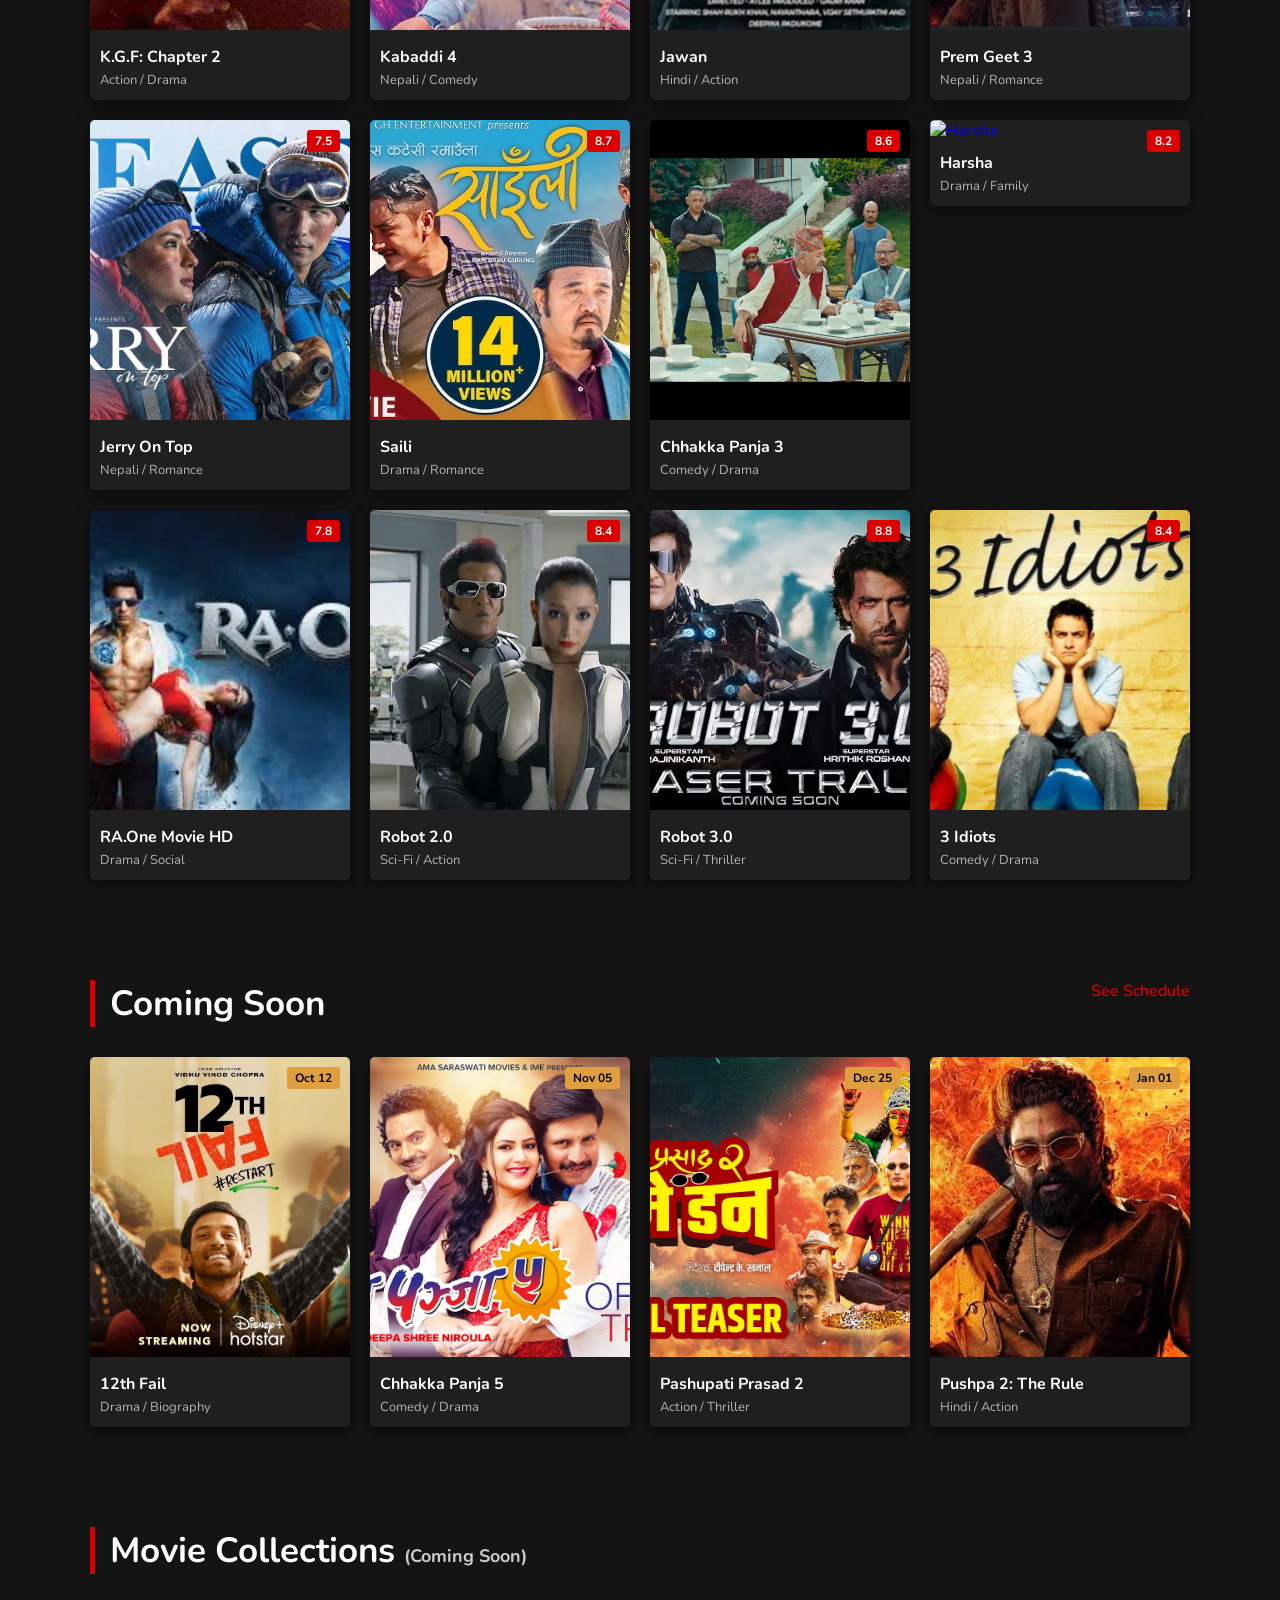
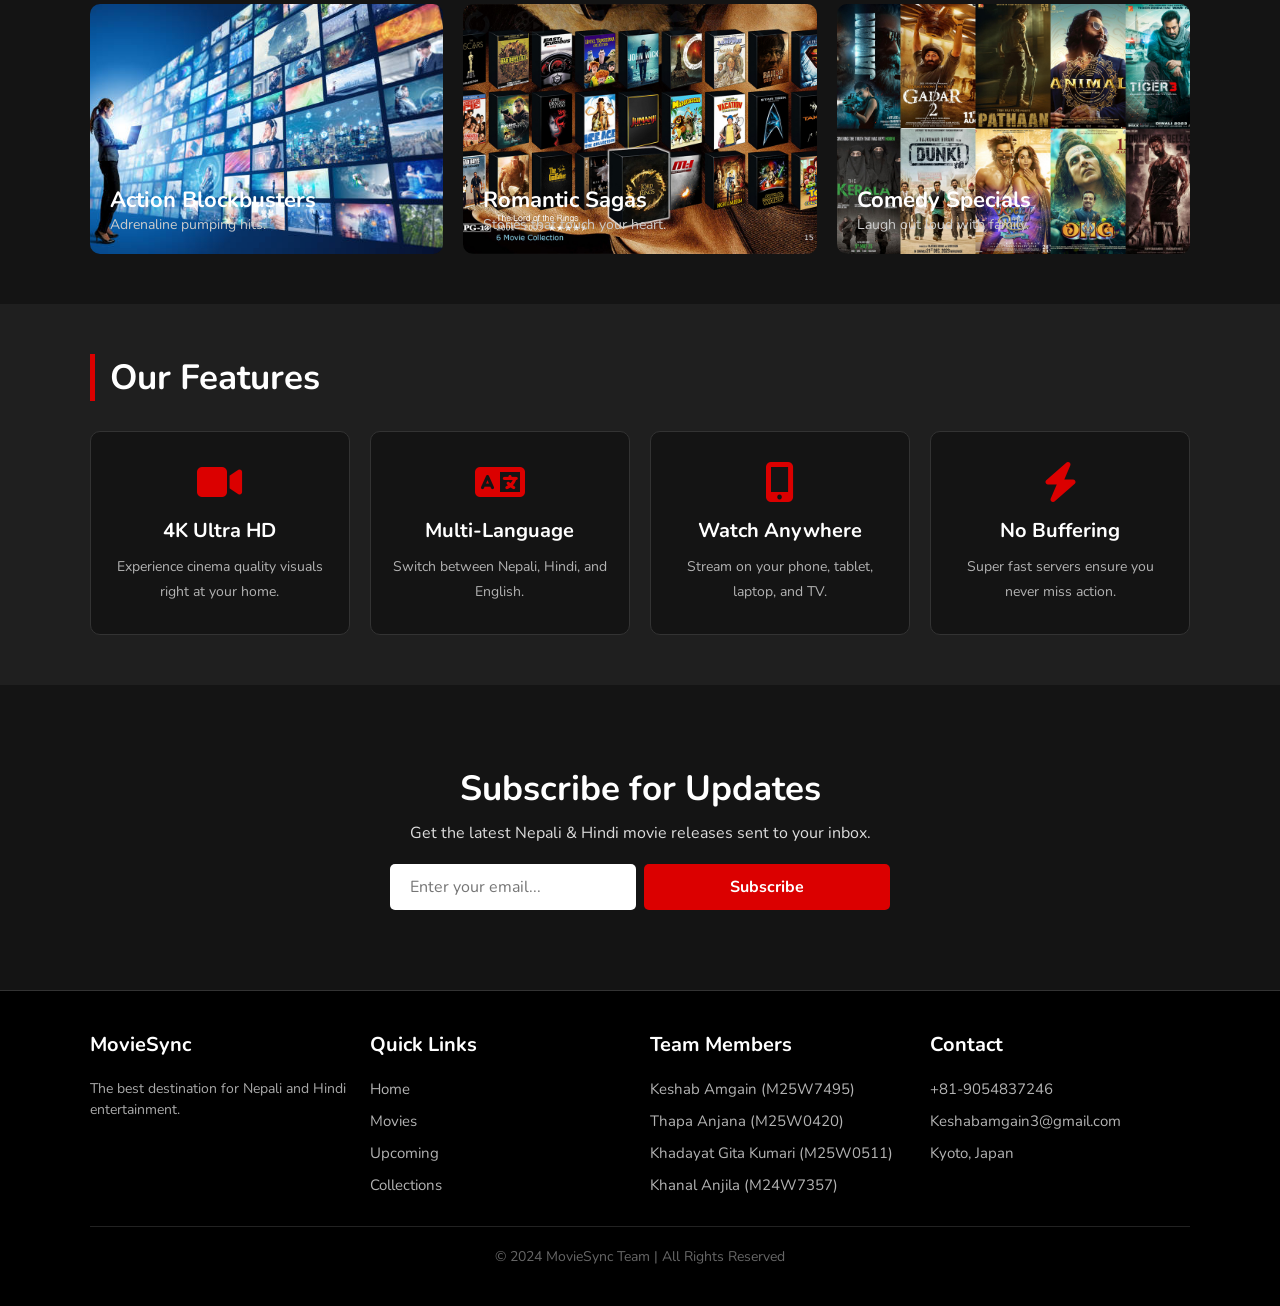
==== commit a458f6c4: "Fix image Name" ====
--- a/index.html
+++ b/index.html
@@ -116,7 +116,7 @@
             <a href="https://www.youtube.com/watch?v=p8_YI_dNImM" target="_blank">
                 <div class="movie-card animate__animated animate__fadeInUp">
                     <div class="rating">8.7</div>
-                    <img src="images/MovieImg/saili.jpg" alt="Saili">
+                    <img src="images/MovieImg/Saili.jpg" alt="Saili">
                     <div class="movie-info">
                         <h3>Saili</h3>
                         <span>Drama / Romance</span>
@@ -359,4 +359,4 @@
     </footer>
 
 </body>
-</html>+</html>
--- a/style.css
+++ b/style.css
@@ -1,7 +1,9 @@
 /* Import Font */
 @import url('https://fonts.googleapis.com/css2?family=Nunito:wght@200;300;400;600;700;800&display=swap');
 
-/* --- 1. GLOBAL RESET --- */
+
+
+/* --- GLOBAL CSS --- */
 * {
   margin: 0;
   padding: 0;
@@ -24,7 +26,7 @@
   color: #ffffff;
 }
 
-/* --- 2. HEADER SECTION --- */
+/* ---HEADER SECTION --- */
 .header {
   position: fixed;
   top: 0; 
@@ -77,7 +79,7 @@
   color: #db0000;
 }
 
-/* --- 3. HERO SECTION (Video/Banner) --- */
+/* ---HERO SECTION --- */
 .hero {
   position: relative;
   height: 800px;
@@ -141,7 +143,7 @@
 
 
 
-/* --- 5. BOOK TICKET SECTION --- */
+/* --- BOOK TICKET PAGE --- */
 .book-ticket {
   background-color: #000000;
   display: flex;
@@ -184,7 +186,6 @@
 }
 
 
-/* --- 4. GENERAL SECTION STYLES --- */
 section {
   padding: 50px 7%;
 }
@@ -212,7 +213,7 @@
 
 
 
-/* --- 6. MOVIE CARDS (Grid System) --- */
+/* --- MOVIE CARDS SECTION --- */
 .movies-container, 
 .coming-container {
   display: grid;
@@ -281,11 +282,7 @@
 
 
 
-
-
-
-
-/* --- 7. COLLECTIONS --- */
+/* --- COLLECTIONS PAGE--- */
 .collections-container {
   display: grid;
   grid-template-columns: repeat(auto-fit, minmax(300px, 1fr));
@@ -331,11 +328,7 @@
 
 
 
-
-
-
-
-/* --- 9. TEAM SECTION --- */
+/* --- TEAM PAGE --- */
 .team-section {
   background-color: #0f0f0f;
   padding-top: 30px;
@@ -434,9 +427,7 @@
     line-height: 1.8;
 }
 
-/* --- 12. PAGE-SPECIFIC & INLINE STYLES --- */
-
-/* Helper class for introductory paragraphs on pages */
+
 .section-intro {
     text-align: center;
     max-width: 700px;
@@ -446,9 +437,8 @@
     line-height: 1.6;
 }
 
-/* Specific adjustments for intro paragraphs */
 .project-showcase .section-intro,
-.contact-grid-section + .team-section .section-intro {
+.contact-grid-section .team-section .section-intro {
     margin-top: -20px;
 }
 
@@ -458,7 +448,7 @@
     line-height: 1.6;
 }
 
-/* Page Hero Backgrounds */
+/* Page Hero Background */
 .movie-detail-banner {
     background-image: url('images/MovieImg/kgf-chapter-2-review-banner.jpg');
 }
@@ -467,7 +457,10 @@
     background-position: center center;
     background-size: cover;
 }
-/* Staggered Animation Delays */
+
+
+
+/*-- Animation Delays */
 .movies-container > a:nth-child(2) .movie-card,
 .coming-container > a:nth-child(2) .coming-card,
 .collections-container > .collection-card:nth-child(2) { animation-delay: 0.1s; }
@@ -489,6 +482,8 @@
 .movies-container > a:nth-child(10) .movie-card { animation-delay: 0.9s; }
 .movies-container > a:nth-child(11) .movie-card { animation-delay: 1.0s; }
 .movies-container > a:nth-child(12) .movie-card { animation-delay: 1.1s; }
+
+
 
 /* --- MOVIE DETAIL PAGE (movie.html, movie1.html) --- */
 .movie-detail-banner {
@@ -671,6 +666,7 @@
     width: 100%;
     margin-top: 20px;
 }
+
 
 /* --- BOOK TICKET PAGE --- */
 .booking-form-section {
@@ -735,7 +731,7 @@
     vertical-align: middle;
 }
 
-/* --- GENERIC PAGE HERO (upcoming, collections, team) --- */
+/* ---  HERO (upcoming, collections, team) --- */
 .page-hero {
     padding: 150px 7% 80px;
     text-align: center;
@@ -752,7 +748,7 @@
   padding-top: 17px;
 }
 
-/* --- COLLECTIONS PAGE --- */
+/* ---COLLECTIONS PAGE --- */
 .search-section {
     padding: 40px 7%;
     background-color: #0f0f0f;
@@ -782,7 +778,7 @@
     padding-top: 30px;
 }
 
-/* --- 8. FEATURES SECTION --- */
+/* --FEATURES SECTION (HOMEPE)--- */
 .features-section {
   background-color: #1f1f1f;
 }
@@ -826,7 +822,7 @@
 
 
 
-/* --- 10. NEWSLETTER --- */
+/* ---NEWSLETTER --- */
 .newsletter {
   background-image: url('https://img.freepik.com/free-photo/red-seats-theater_1232-2661.jpg');
   background-size: cover;
@@ -862,7 +858,7 @@
   border-radius: 5px;
 }
 
-/* --- 11. FOOTER --- */
+/* ---FOOTER --- */
 footer {
   background-color: #000000;
   padding: 40px 7%;
@@ -892,7 +888,7 @@
   padding: 0;
 }
 
-/* Adds space between list items */
+/* space in list items */
 .footer-box ul li {
   margin-bottom: 10px;
 }
@@ -919,9 +915,9 @@
 
 
 
-/* --- 12. RESPONSIVE DESIGN --- */
-
-/* Large Devices (Laptops/Desktops, < 1200px) */
+/* --- RESPONSIVE --- */
+
+/* When the screen is smaller than 1200px (for laptops) */
 @media (max-width: 1200px) {
     section {
         padding: 40px 5%;
@@ -934,7 +930,7 @@
     }
 }
 
-/* Medium Devices (Tablets, < 992px) */
+/* When the screen is smaller than 992px (for tablets) */
 @media (max-width: 992px) {
     .header {
         padding: 15px 5%;
@@ -965,7 +961,7 @@
     }
 }
 
-/* Small Devices (Tablets, < 768px) */
+/* When the screen is smaller than 768px (for small tablets and large phones) */
 @media (max-width: 768px) {
     .navbar {
         display: none;
@@ -1001,7 +997,7 @@
     }
 }
 
-/* Extra Small Devices (Phones, < 576px) */
+/* When the screen is smaller than 576px (for most mobile phones) */
 @media (max-width: 576px) {
     .header {
         padding: 15px 3%;
@@ -1048,8 +1044,4 @@
     }
 }
 
-/* Helper for under-development sections */
-.under-development {
-    opacity: 0.5;
-    pointer-events: none;
-}
+
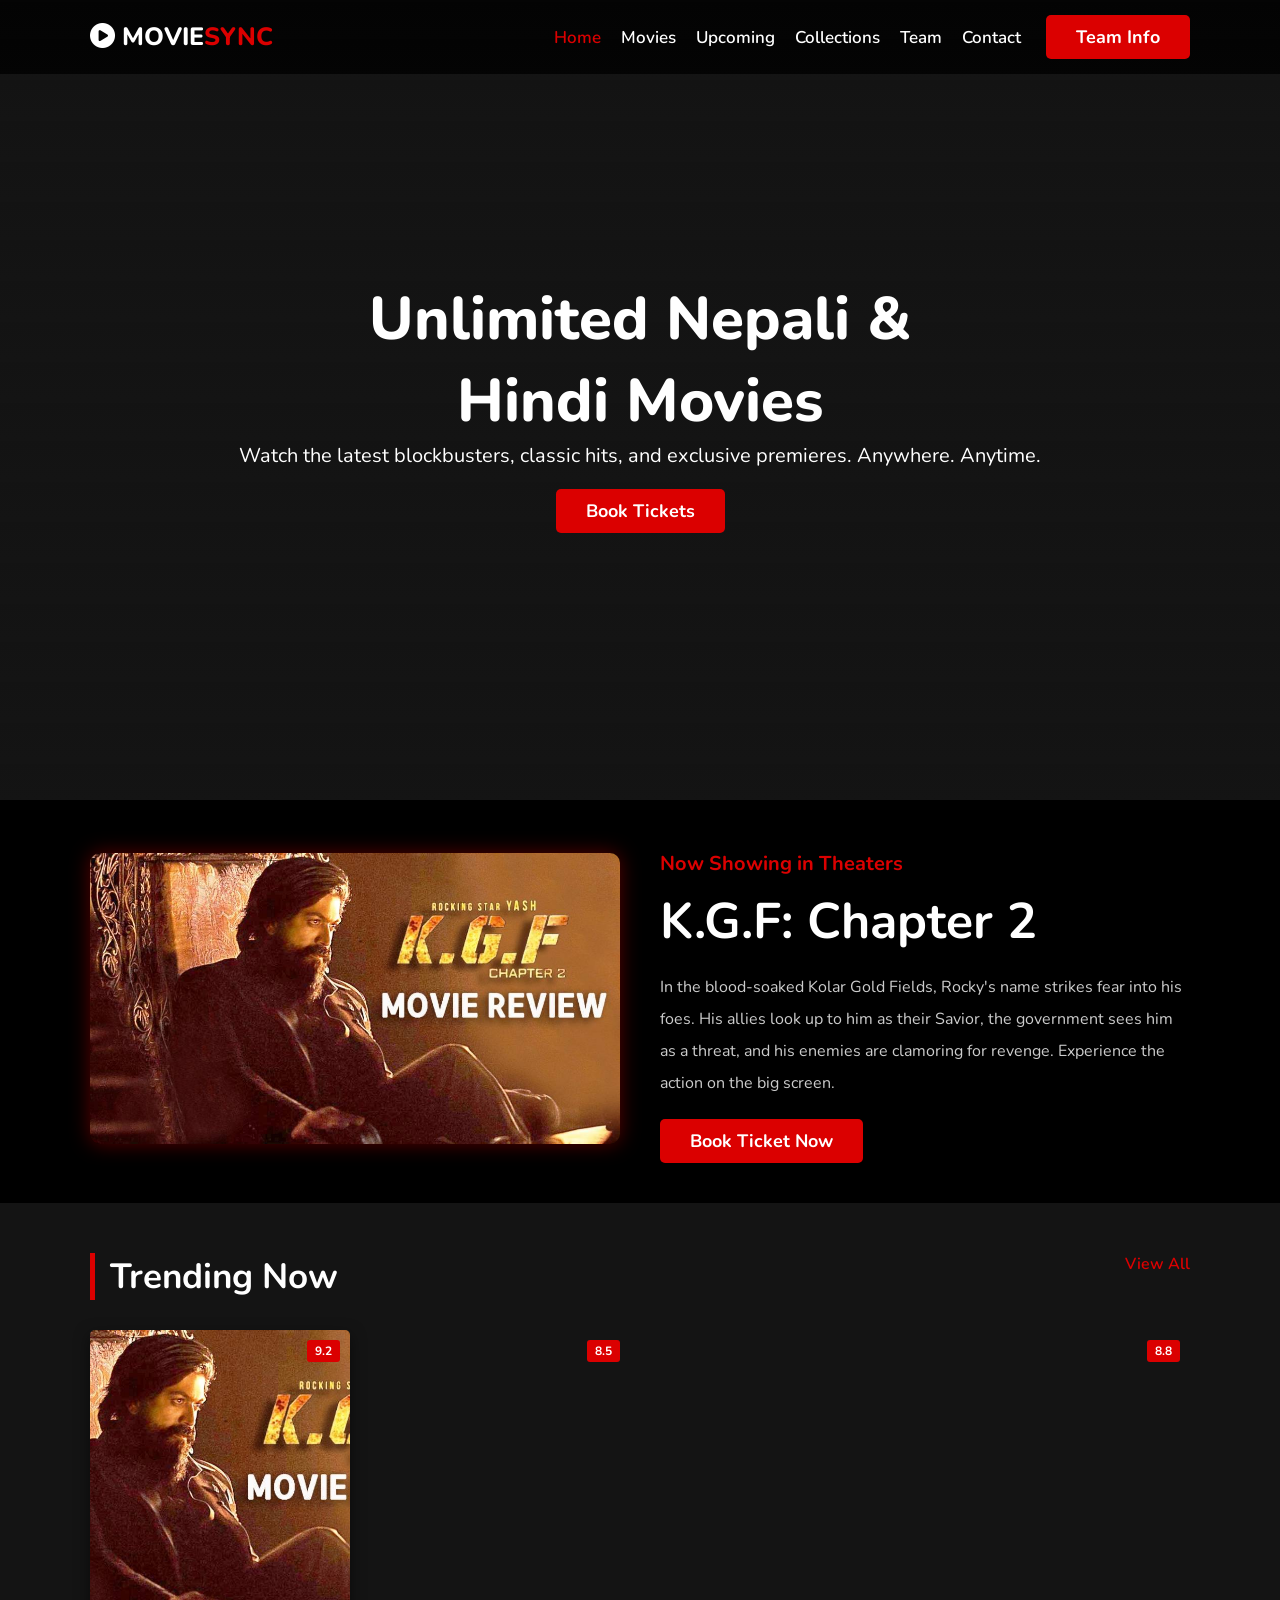
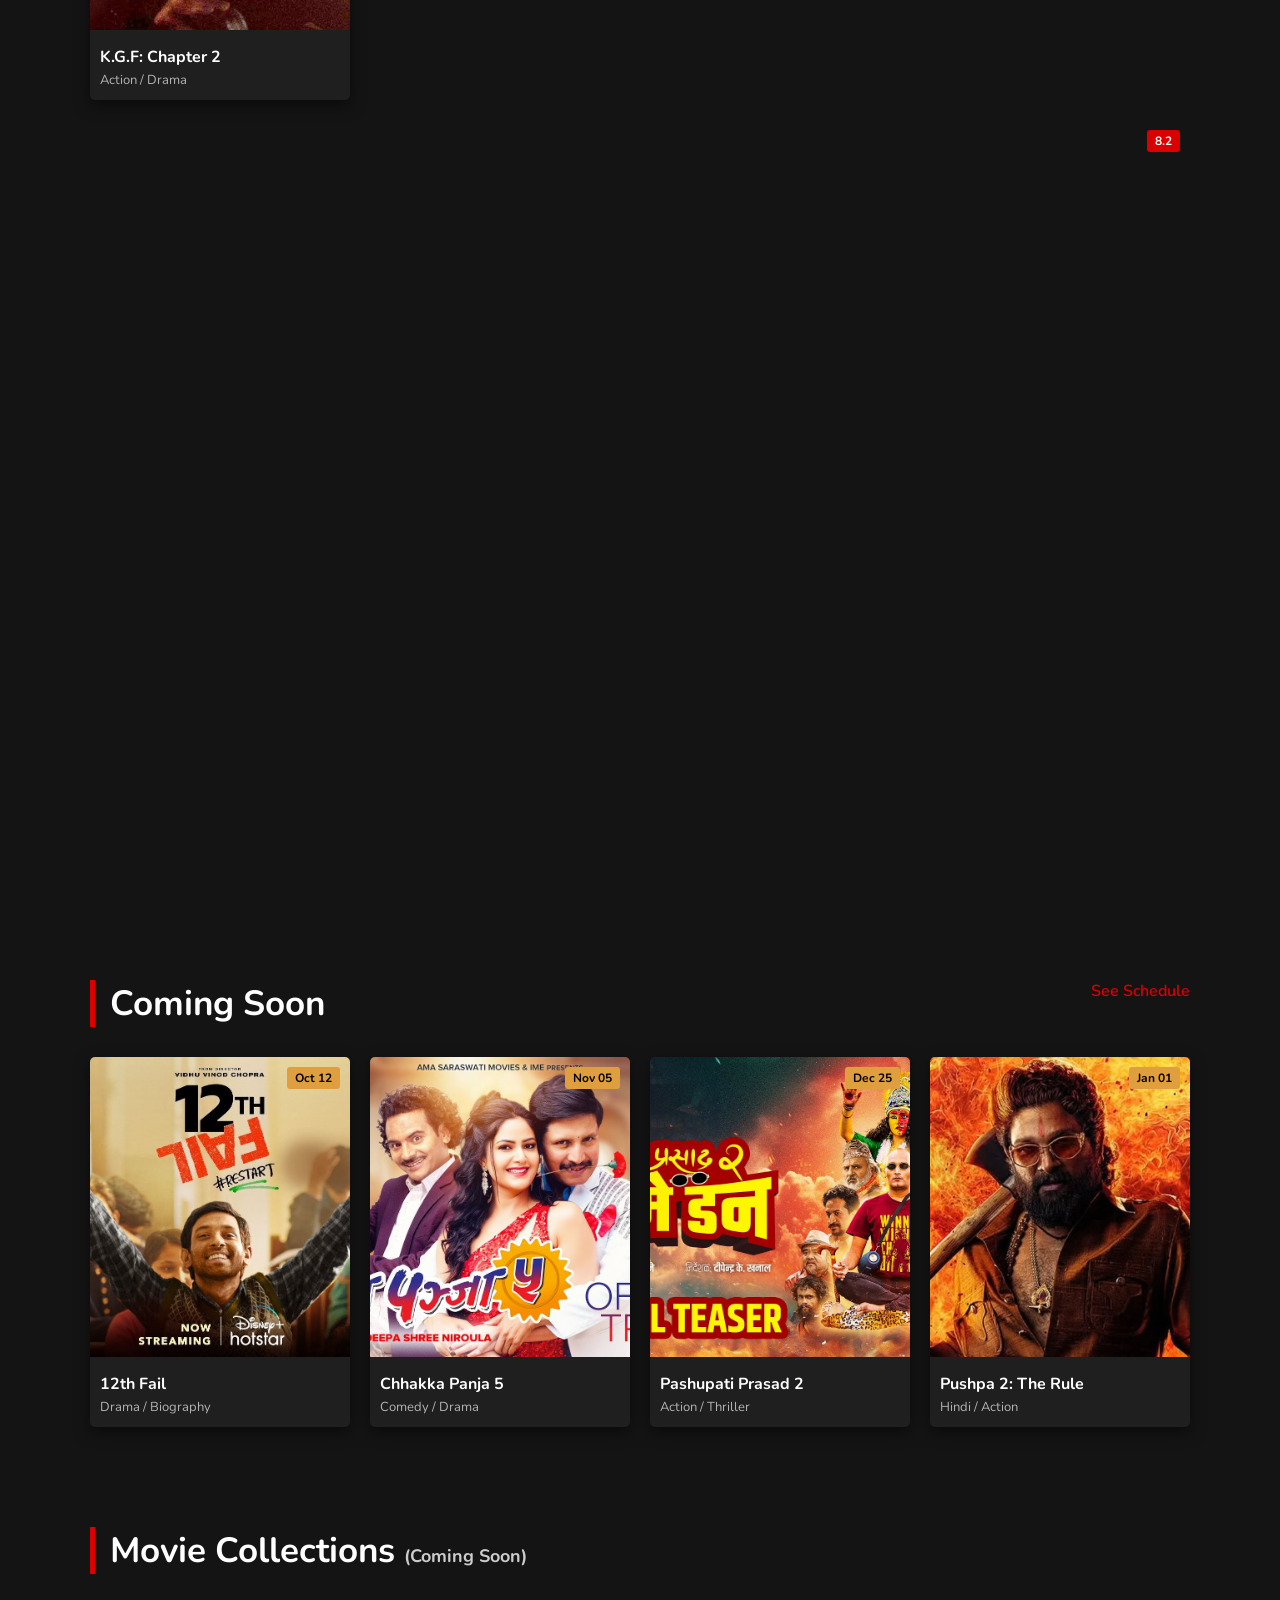
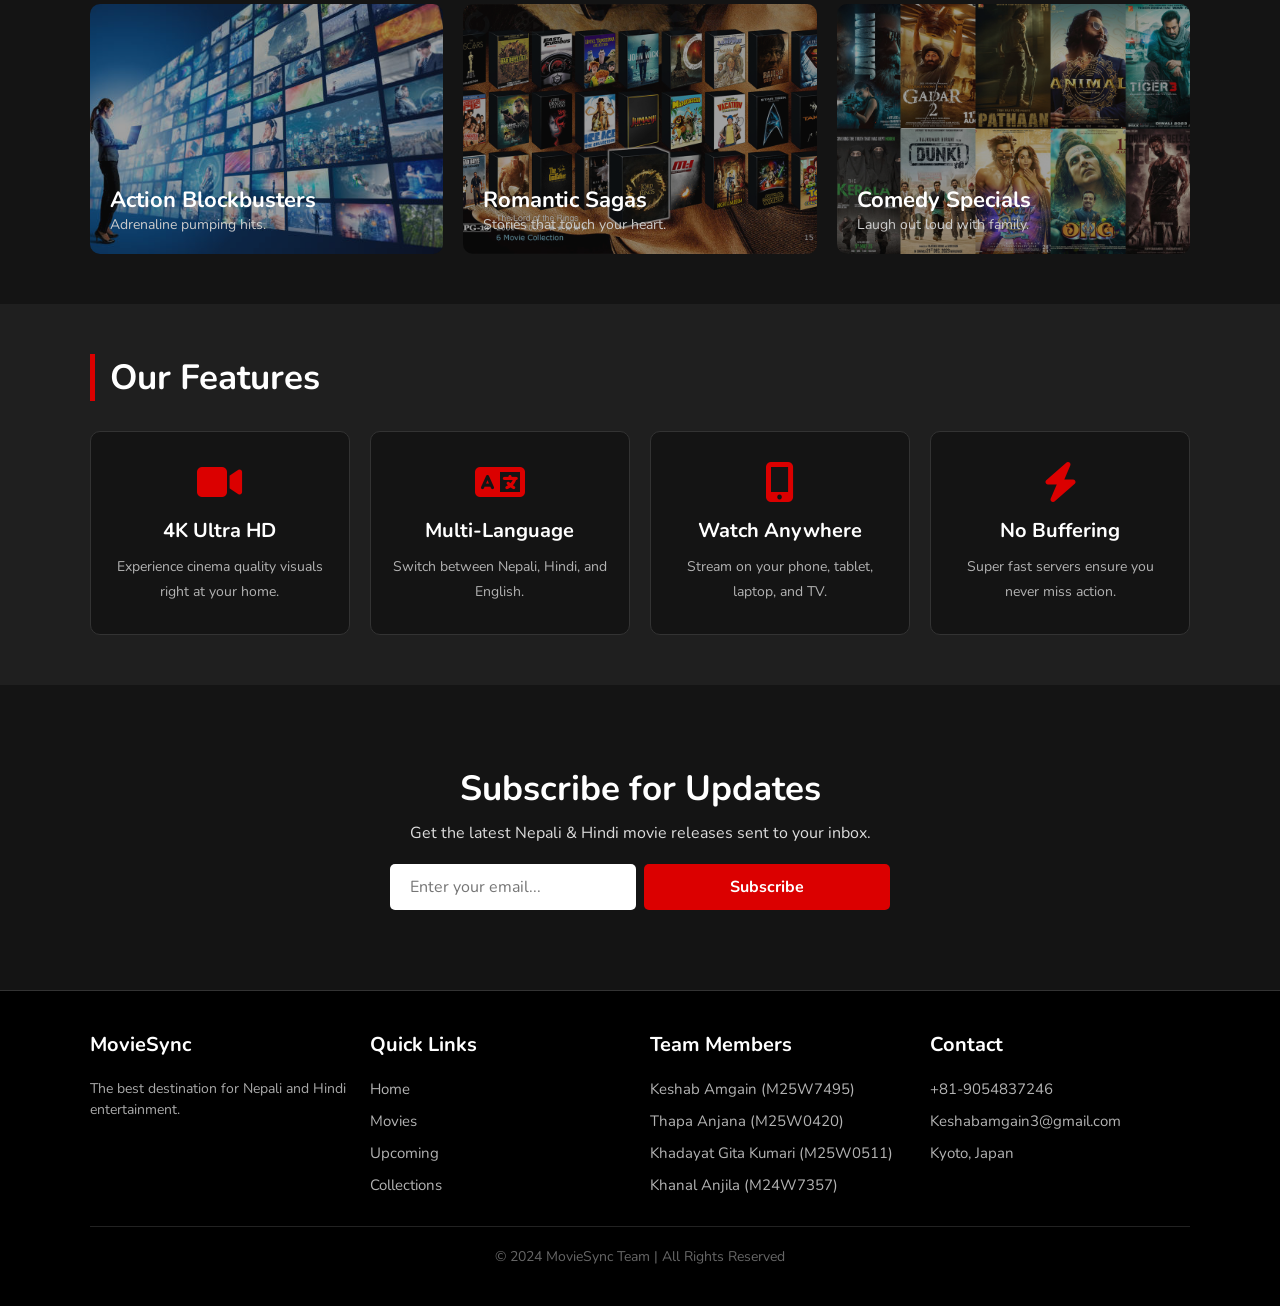
==== commit c499ecf8: "Resolve get methord" ====
--- a/index.html
+++ b/index.html
@@ -308,7 +308,7 @@
     <section class="newsletter newsletter-opacity" id="contact">
         <h3>Subscribe for Updates</h3>
         <p>Get the latest Nepali & Hindi movie releases sent to your inbox.</p>
-        <form action="thankyounewslatter.html" method="POST">
+        <form action="thankyounewslatter.html" method="Get">
             <input type="email" name="email" placeholder="Enter your email..." required>
             <input type="submit" value="Subscribe" class="btn">
         </form>
--- a/style.css
+++ b/style.css
@@ -502,7 +502,7 @@
     left: 0;
     width: 100%;
     height: 100%;
-    background: linear-gradient(to top, rgba(20, 20, 20, 1) 10%, rgba(20, 20, 20, 0.5) 50%, rgba(20, 20, 20, 0) 100%);
+    background: linear-gradient(to top, rgb(20, 20, 20) 10%, rgba(20, 20, 20, 0.5) 50%, rgba(231, 2, 2, 0) 100%);
 }
 .movie-detail-content {
     display: flex;
@@ -1045,3 +1045,15 @@
 }
 
 
+
+/* -- collection page -- */
+.under-development img{
+    opacity: 0.6;
+    /* color: white; */
+    /* pointer-events: none; */
+}
+.under-development img:hover{
+    opacity: 10;
+    /* color: white; */
+    /* pointer-events: none; */
+}
